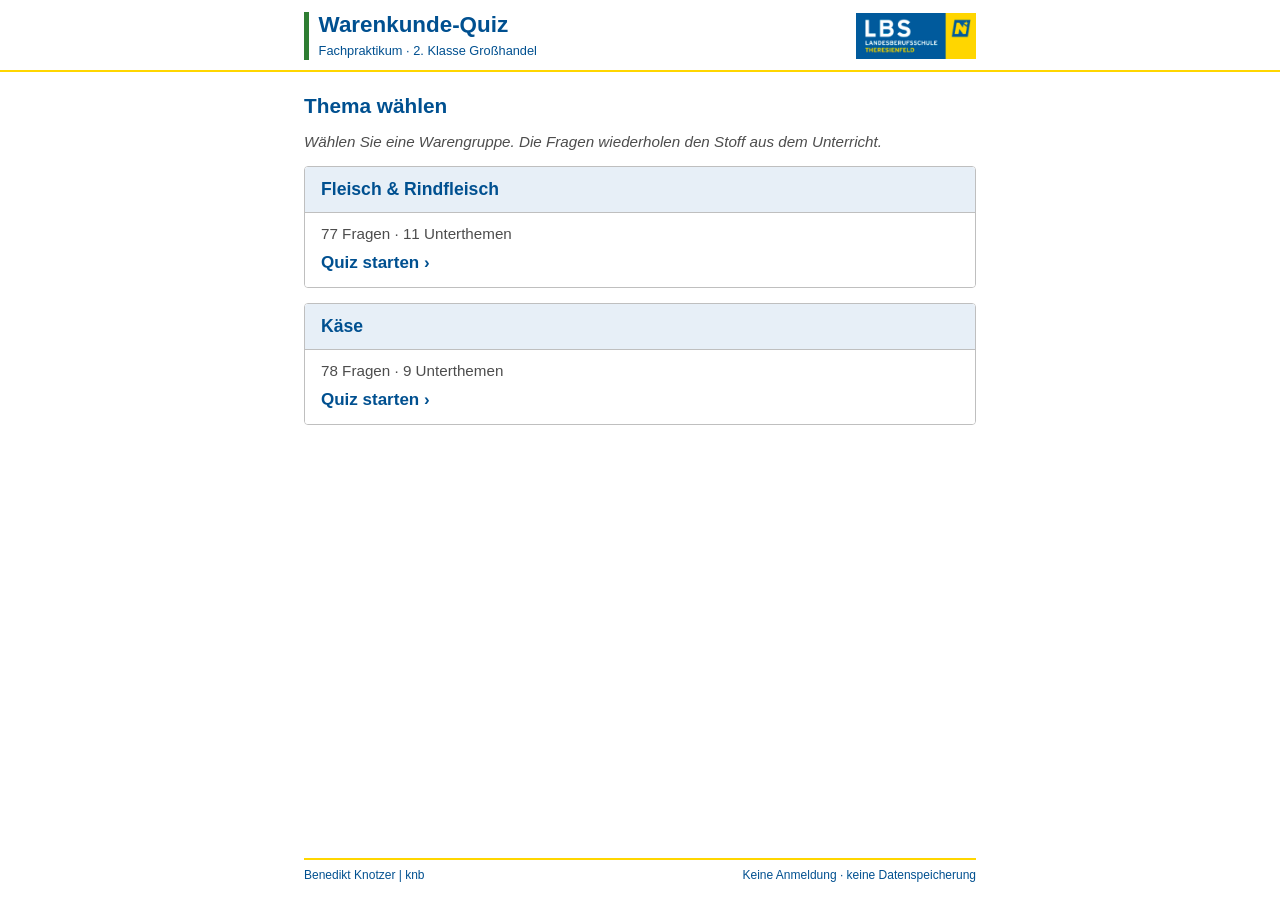
==== index.html @ 00ce049f "Bestandsaufnahme, Lese-Skript, aktuelles Layout und Klassen-Zuordnung - docs/BESTANDSAUFNAHME.md: Sp" ====
<!DOCTYPE html>
<html lang="de-AT">
<head>
  <meta charset="utf-8">
  <meta name="viewport" content="width=device-width, initial-scale=1">
  <meta name="theme-color" content="#005090">
  <meta name="color-scheme" content="light">
  <meta name="robots" content="noindex">
  <title>Warenkunde-Quiz · LBS Theresienfeld</title>
  <link rel="icon" href="data:,">
  <link rel="stylesheet" href="css/knb-stil.css">
  <link rel="stylesheet" href="css/quiz.css">
</head>
<body>
  <header class="knb-kopf">
    <div class="knb-kopf-inhalt">
      <div class="knb-kopf-text">
        <h1 class="knb-titel">Warenkunde-Quiz</h1>
        <p class="knb-kopf-fach">Fachpraktikum · 2. Klasse Großhandel</p>
      </div>
      <img class="knb-logo" src="bilder/lbs-logo.png" width="286" height="109"
           alt="Landesberufsschule Theresienfeld">
    </div>
  </header>

  <main id="inhalt" class="knb-inhalt">
    <noscript>
      <div class="meldung">Bitte aktivieren Sie JavaScript, damit das Quiz funktioniert.</div>
    </noscript>

    <!-- Startseite: Themenauswahl -->
    <section id="ansicht-start" class="ansicht" aria-labelledby="start-titel">
      <h2 id="start-titel" class="knb-seitentitel" tabindex="-1">Thema wählen</h2>
      <p class="knb-anleitung">Wählen Sie eine Warengruppe. Die Fragen wiederholen den Stoff aus dem Unterricht.</p>
      <p id="start-lade" class="leise">Fragen werden geladen …</p>
      <div id="start-meldung"></div>
      <div id="themen-liste" class="themen-liste"></div>
    </section>

    <!-- Einstellungen für das gewählte Thema -->
    <section id="ansicht-einstellungen" class="ansicht" aria-labelledby="einst-titel" hidden>
      <button type="button" class="link-knopf" id="einst-zurueck">← Anderes Thema</button>
      <h2 id="einst-titel" class="knb-seitentitel" tabindex="-1"></h2>

      <label class="knb-abschnitt feld-titel" for="einst-unterthema">Unterthema</label>
      <select id="einst-unterthema" class="auswahl"></select>

      <fieldset class="anzahl">
        <legend class="knb-abschnitt feld-titel">Anzahl der Fragen</legend>
        <div class="segment" id="einst-anzahl">
          <label><input type="radio" name="anzahl" value="10" checked><span>10</span></label>
          <label><input type="radio" name="anzahl" value="20"><span>20</span></label>
          <label><input type="radio" name="anzahl" value="alle"><span>Alle</span></label>
        </div>
      </fieldset>

      <p id="einst-info" class="knb-anleitung" aria-live="polite"></p>
      <button type="button" class="knopf haupt" id="einst-start">Quiz starten</button>
    </section>

    <!-- Quiz -->
    <section id="ansicht-quiz" class="ansicht" aria-labelledby="quiz-frage" hidden>
      <div class="quiz-leiste">
        <span id="quiz-fortschritt" class="fortschritt-text"></span>
        <button type="button" class="link-knopf" id="quiz-beenden">Beenden</button>
      </div>
      <div class="balken" role="progressbar" aria-labelledby="quiz-fortschritt" id="quiz-balken-rahmen"
           aria-valuemin="0">
        <div class="balken-fuellung" id="quiz-balken"></div>
      </div>

      <p id="quiz-thema" class="knb-abschnitt quiz-thema"></p>
      <h2 id="quiz-frage" class="frage" tabindex="-1"></h2>
      <p id="quiz-anleitung" class="knb-anleitung"></p>

      <div id="quiz-antworten"></div>

      <div id="quiz-rueckmeldung" class="rueckmeldung" aria-live="polite" hidden></div>
      <button type="button" class="knopf haupt" id="quiz-weiter" hidden>Weiter</button>
    </section>

    <!-- Auswertung -->
    <section id="ansicht-ergebnis" class="ansicht" aria-labelledby="erg-titel" hidden>
      <h2 id="erg-titel" class="knb-seitentitel" tabindex="-1">Auswertung</h2>

      <div class="tabelle punkte">
        <div class="tabelle-kopf">Ergebnis</div>
        <div class="tabelle-inhalt">
          <div id="erg-prozent" class="punkte-zahl"></div>
          <div id="erg-anzahl"></div>
          <div class="punkte-note">Note laut Notenschlüssel: <strong id="erg-note"></strong></div>
          <div id="erg-text" class="punkte-text"></div>
        </div>
      </div>

      <div class="knopf-reihe">
        <button type="button" class="knopf haupt" id="erg-wiederholen">Falsche Fragen wiederholen</button>
        <button type="button" class="knopf" id="erg-neu">Neues Quiz</button>
      </div>

      <div id="erg-falsch-bereich">
        <h3 class="knb-abschnitt">Falsch beantwortet – so ist es richtig</h3>
        <ol id="erg-falsch-liste" class="falsch-liste"></ol>
      </div>
    </section>
  </main>

  <footer class="knb-fuss">
    <div class="knb-fuss-inhalt">
      <p>Benedikt Knotzer | knb</p>
      <p>Keine Anmeldung · keine Datenspeicherung</p>
    </div>
  </footer>

  <script src="js/csv.js"></script>
  <script src="js/app.js"></script>
</body>
</html>
---- css/knb-stil.css ----
/*
 * Grundstil für alle Unterrichtstools – nach dem aktuellen Dokumentstil von Benedikt Knotzer (knb),
 * LBS Theresienfeld (Quelle: VFW_Claude/Markenkit und lbs-lehrer-plugin/skills/dokument-stil):
 *   - Schrift Aptos (Fallback Calibri, Arial)
 *   - Titel und Überschriften fett in Logo-Blau #005090, Fließtext schwarz
 *   - gelbe Akzentlinien #FFD600 in Kopf und Fuß, LBS-Logo rechts
 *   - Dokumenttyp-Marker: farbiger Balken links vom Titel
 *   - Tabellenkopf fett blau auf Hellblau #E7EFF7, Rahmen grau #BFBFBF
 *   - Antwortflächen grau gestrichelt auf #FAFAFA, Callouts Tipp / Merke / Hinweis
 *   - Fußzeile „Benedikt Knotzer | knb“ in Blau
 * Für neue Tools diese Datei einbinden und nur Ergänzungen in einer eigenen CSS-Datei schreiben.
 */

:root {
  /* Primärfarben */
  --knb-blau: #005090;
  --knb-gelb: #ffd600;
  --knb-text: #000000;
  --knb-weiss: #ffffff;

  /* Struktur */
  --knb-blau-hell: #e7eff7;
  --knb-blau-mittel: #b3cbe0;
  --knb-grau: #808080;
  --knb-rahmen: #bfbfbf;
  --knb-zebra: #f0f0f0;
  --knb-antwortflaeche: #fafafa;
  --knb-text-leise: #4d4d4d;

  /* Dokumenttyp-Marker (Balken links vom Titel) */
  --knb-gruen: #2e7d32;
  --knb-rot: #b71c1c;
  --knb-teal: #00796b;
  --knb-lila: #5e35b1;
  --knb-marker: var(--knb-blau);

  /* Callouts */
  --knb-merke: #e65100;
  --knb-merke-hell: #fff4e5;
  --knb-hinweis-hell: #e8f5e9;

  /* Rückmeldung im Quiz (eigene Funktion, nicht Teil des Dokumentstils) */
  --knb-richtig: #1b7a35;
  --knb-richtig-hell: #e6f4ea;
  --knb-falsch: #c0251b;
  --knb-falsch-hell: #fbe9e7;
  --knb-warnung-hell: #fff6d9;
  --knb-warnung: #7a5200;

  --knb-radius: 4px;
  --knb-breite: 42rem;
}

*,
*::before,
*::after {
  box-sizing: border-box;
}

html {
  -webkit-text-size-adjust: 100%;
  text-size-adjust: 100%;
}

body {
  margin: 0;
  min-height: 100vh;
  display: flex;
  flex-direction: column;
  background: var(--knb-weiss);
  color: var(--knb-text);
  /* Aptos ist eine Microsoft-Schrift: am PC mit aktuellem Office vorhanden, sonst Calibri / Arial */
  font-family: Aptos, Calibri, Arial, "Helvetica Neue", Helvetica, sans-serif;
  font-size: 1.0625rem;
  line-height: 1.5;
  /* lange Fachwörter wie „Rindfleischkennzeichnungssystem“ umbrechen */
  overflow-wrap: break-word;
  -webkit-hyphens: auto;
  hyphens: auto;
}

button,
select,
input {
  font: inherit;
  color: inherit;
}

button {
  cursor: pointer;
  -webkit-tap-highlight-color: transparent;
}

[hidden] {
  display: none !important;
}

:focus-visible {
  outline: 3px solid var(--knb-blau);
  outline-offset: 2px;
}

/* ---------- Kopf: Titel links mit Marker, Klasse darunter, LBS-Logo rechts, gelbe Linie ---------- */

.knb-kopf {
  border-bottom: 2px solid var(--knb-gelb);
  padding: 0.75rem 1rem 0.6rem;
}

.knb-kopf-inhalt {
  max-width: var(--knb-breite);
  margin: 0 auto;
  display: flex;
  align-items: center;
  justify-content: space-between;
  gap: 0.75rem;
}

.knb-kopf-text {
  min-width: 0;
  border-left: 5px solid var(--knb-marker);
  padding-left: 0.6rem;
}

.knb-titel {
  margin: 0;
  font-size: 1.4rem;
  line-height: 1.2;
  font-weight: 700;
  color: var(--knb-blau);
}

/* Kopfzeile sekundär: Fach und Klasse unter dem Titel */
.knb-kopf-fach {
  margin: 0.15rem 0 0;
  font-size: 0.8rem;
  color: var(--knb-blau);
}

.knb-logo {
  flex: none;
  display: block;
  width: 7.5rem;
  height: auto;
}

/* ---------- Inhalt ---------- */

.knb-inhalt {
  flex: 1;
  width: 100%;
  max-width: calc(var(--knb-breite) + 2rem);
  margin: 0 auto;
  padding: 1rem 1rem 2rem;
}

/* Seitentitel im Format „Typ: Thema“ (z. B. „Quiz: Käse“) */
.knb-seitentitel {
  font-size: 1.3rem;
  line-height: 1.3;
  font-weight: 700;
  color: var(--knb-blau);
  margin: 0.25rem 0 0.75rem;
}

/* Abschnittsüberschrift */
.knb-abschnitt {
  font-size: 1.05rem;
  font-weight: 700;
  color: var(--knb-blau);
  margin: 1.25rem 0 0.4rem;
}

.knb-seitentitel:focus,
.knb-abschnitt:focus {
  outline: none;
}

/* Aufgaben-Tag wie „AUFGABE 1“: klein, fett, grau, Großbuchstaben */
.knb-tag {
  display: block;
  font-size: 0.75rem;
  font-weight: 700;
  letter-spacing: 0.04em;
  text-transform: uppercase;
  color: var(--knb-grau);
}

/* Anleitung kursiv */
.knb-anleitung {
  font-style: italic;
  color: var(--knb-text-leise);
  font-size: 0.95rem;
  margin: 0.25rem 0 0.75rem;
}

/* graue Antwortlinie (für Felder im Fließtext) */
.knb-linie {
  border-bottom: 1px solid var(--knb-grau);
}

/* Antwortfläche wie auf den Arbeitsblättern */
.knb-antwortbox {
  border: 1px dashed var(--knb-rahmen);
  border-radius: var(--knb-radius);
  background: var(--knb-antwortflaeche);
  padding: 0.6rem 0.8rem;
}

/* ---------- Tabelle: Kopf fett blau auf Hellblau, Rahmen grau ---------- */

.tabelle {
  border: 1px solid var(--knb-rahmen);
  border-radius: var(--knb-radius);
  overflow: hidden;
  background: var(--knb-weiss);
}

.tabelle-kopf {
  background: var(--knb-blau-hell);
  color: var(--knb-blau);
  font-weight: 700;
  padding: 0.5rem 0.9rem;
  border-bottom: 1px solid var(--knb-rahmen);
}

.tabelle-inhalt {
  padding: 0.75rem 0.9rem;
}

/* ---------- Callouts (Infokästen) ---------- */

.knb-tipp,
.knb-merke,
.knb-hinweis {
  border: 1px solid;
  border-left-width: 5px;
  border-radius: var(--knb-radius);
  padding: 0.7rem 0.9rem;
  margin: 0.75rem 0;
}

.knb-tipp {
  border-color: var(--knb-blau);
  background: var(--knb-blau-hell);
}

.knb-merke {
  border-color: var(--knb-merke);
  background: var(--knb-merke-hell);
}

.knb-hinweis {
  border-color: var(--knb-gruen);
  background: var(--knb-hinweis-hell);
}

/* ---------- Knöpfe ---------- */

.knopf {
  display: block;
  width: 100%;
  min-height: 3.25rem;
  padding: 0.75rem 1rem;
  border: 2px solid var(--knb-blau);
  border-radius: var(--knb-radius);
  background: var(--knb-weiss);
  color: var(--knb-blau);
  font-weight: 700;
  text-align: center;
}

.knopf.haupt {
  background: var(--knb-blau);
  color: var(--knb-weiss);
}

.knopf:disabled {
  opacity: 0.4;
  cursor: default;
}

.link-knopf {
  background: none;
  border: none;
  padding: 0.5rem 0;
  min-height: 2.75rem;
  color: var(--knb-blau);
  font-weight: 700;
  font-size: 0.95rem;
}

/* ---------- Meldungen ---------- */

.meldung {
  border: 1px solid var(--knb-falsch);
  border-left-width: 6px;
  border-radius: var(--knb-radius);
  background: var(--knb-falsch-hell);
  padding: 0.9rem 1rem;
  margin-bottom: 1rem;
}

.meldung h3 {
  margin: 0 0 0.5rem;
  font-size: 1.05rem;
  color: var(--knb-falsch);
}

.meldung p {
  margin: 0.5rem 0 0;
}

.meldung code {
  font-size: 0.9em;
  background: var(--knb-weiss);
  padding: 0.1em 0.35em;
  border-radius: 3px;
  word-break: break-all;
}

/* ---------- Fußzeile: gelbe Linie, „Benedikt Knotzer | knb“ in Blau ---------- */

.knb-fuss {
  padding: 0 1rem 1rem;
}

.knb-fuss-inhalt {
  max-width: var(--knb-breite);
  margin: 0 auto;
  border-top: 2px solid var(--knb-gelb);
  padding-top: 0.4rem;
  display: flex;
  flex-wrap: wrap;
  justify-content: space-between;
  gap: 0.25rem 1rem;
  font-size: 0.75rem;
  color: var(--knb-blau);
}

.knb-fuss-inhalt > * {
  margin: 0;
}
---- css/quiz.css ----
/* Warenkunde-Quiz – Ergänzungen zum Grundstil (knb-stil.css) */

/* Das Quiz zählt zum aktiven Arbeiten: grüner Dokumenttyp-Marker wie beim Arbeitsblatt */
:root {
  --knb-marker: var(--knb-gruen);
}

.leise {
  color: var(--knb-text-leise);
  font-size: 0.95rem;
}

/* Grid-/Flex-Kinder dürfen schmäler werden als ihr längstes Wort –
   sonst sprengt ein langes Fachwort auf schmalen Handys die Breite */
.themen-liste > *,
.antworten > *,
.feld-liste > *,
.vorrat > *,
.knopf-reihe > *,
.falsch-liste > *,
.segment > *,
.thema-knopf > * {
  min-width: 0;
}

/* ---------- Startseite ---------- */

.themen-liste {
  display: grid;
  gap: 0.9rem;
}

.thema-karte {
  border: 1px solid var(--knb-rahmen);
  border-radius: var(--knb-radius);
  overflow: hidden;
}

.thema-knopf {
  display: grid;
  width: 100%;
  padding: 0;
  border: none;
  background: var(--knb-weiss);
  text-align: left;
}

.thema-knopf:disabled {
  cursor: default;
}

/* Themenname wie ein Tabellenkopf: fett blau auf Hellblau */
.thema-name {
  background: var(--knb-blau-hell);
  color: var(--knb-blau);
  border-bottom: 1px solid var(--knb-rahmen);
  font-weight: 700;
  font-size: 1.1rem;
  padding: 0.6rem 1rem;
}

.thema-knopf:disabled .thema-name {
  background: var(--knb-zebra);
  color: var(--knb-grau);
}

@media (hover: hover) {
  .thema-karte:has(.thema-knopf:not(:disabled):hover) {
    border-color: var(--knb-blau);
  }
}

.thema-anzahl {
  padding: 0.6rem 1rem 0;
  color: var(--knb-text-leise);
  font-size: 0.95rem;
}

.thema-los {
  padding: 0.25rem 1rem 0.75rem;
  color: var(--knb-blau);
  font-weight: 700;
}

@media (hover: hover) {
  .thema-knopf:not(:disabled):hover .thema-los {
    text-decoration: underline;
  }
}

.thema-karte details {
  border-top: 1px solid var(--knb-blau-mittel);
  padding: 0.4rem 1rem 0.7rem;
  font-size: 0.9rem;
  background: var(--knb-warnung-hell);
}

.thema-karte details.schwer {
  background: var(--knb-falsch-hell);
}

.thema-karte summary {
  cursor: pointer;
  font-weight: 700;
  color: var(--knb-warnung);
  padding: 0.25rem 0;
}

.thema-karte details.schwer summary {
  color: var(--knb-falsch);
}

.thema-karte details ul {
  margin: 0.5rem 0 0;
  padding-left: 1.2rem;
}

.thema-karte details li + li {
  margin-top: 0.4rem;
}

/* ---------- Einstellungen ---------- */

.feld-titel {
  display: block;
  padding: 0;
}

.auswahl {
  width: 100%;
  min-height: 3.25rem;
  padding: 0.5rem 0.75rem;
  border: 1px solid var(--knb-blau);
  border-radius: var(--knb-radius);
  background: var(--knb-weiss);
}

.anzahl {
  border: none;
  margin: 0;
  padding: 0;
}

.segment {
  display: grid;
  grid-template-columns: repeat(3, 1fr);
  gap: 0.5rem;
}

.segment label {
  position: relative;
}

.segment input {
  position: absolute;
  opacity: 0;
  inset: 0;
  margin: 0;
}

.segment span {
  display: flex;
  align-items: center;
  justify-content: center;
  min-height: 3.25rem;
  border: 1px solid var(--knb-blau);
  border-radius: var(--knb-radius);
  background: var(--knb-weiss);
  color: var(--knb-blau);
  font-weight: 700;
  cursor: pointer;
}

.segment input:checked + span {
  background: var(--knb-blau);
  color: var(--knb-weiss);
}

.segment input:focus-visible + span {
  outline: 3px solid var(--knb-blau);
  outline-offset: 2px;
}

#einst-info {
  margin: 1rem 0;
}

/* ---------- Quiz ---------- */

.quiz-leiste {
  display: flex;
  justify-content: space-between;
  align-items: center;
}

.fortschritt-text {
  font-weight: 700;
  color: var(--knb-blau);
}

.balken {
  height: 0.4rem;
  background: var(--knb-blau-hell);
  border: 1px solid var(--knb-blau-mittel);
  border-radius: 999px;
  overflow: hidden;
}

.balken-fuellung {
  height: 100%;
  width: 0;
  background: var(--knb-blau);
  transition: width 0.3s ease;
}

.quiz-thema {
  margin: 1.1rem 0 0.2rem;
  font-size: 0.9rem;
}

.frage {
  font-size: 1.2rem;
  line-height: 1.4;
  font-weight: 700;
  margin: 0;
}

.frage:focus {
  outline: none;
}

.antworten {
  display: grid;
  gap: 0.6rem;
}

.antwort {
  display: flex;
  align-items: center;
  gap: 0.8rem;
  width: 100%;
  min-height: 3.5rem;
  padding: 0.55rem 0.8rem 0.55rem 0.55rem;
  border: 1px solid var(--knb-blau);
  border-radius: var(--knb-radius);
  background: var(--knb-weiss);
  text-align: left;
  line-height: 1.35;
}

.antwort-text {
  min-width: 0;
}

/* Buchstabe wie ein kleiner blauer Tabellenkopf */
.antwort .zeichen {
  flex: none;
  display: flex;
  align-items: center;
  justify-content: center;
  width: 2rem;
  height: 2rem;
  border-radius: 3px;
  background: var(--knb-blau);
  color: var(--knb-weiss);
  font-weight: 700;
}

.antwort:not(:disabled):active {
  background: var(--knb-blau-hell);
}

@media (hover: hover) {
  .antwort:not(:disabled):hover {
    background: var(--knb-blau-hell);
  }
}

.antwort:disabled {
  cursor: default;
  color: var(--knb-text);
}

.antwort.ist-richtig {
  border: 2px solid var(--knb-richtig);
  background: var(--knb-richtig-hell);
}

.antwort.ist-richtig .zeichen {
  background: var(--knb-richtig);
}

.antwort.ist-falsch {
  border: 2px solid var(--knb-falsch);
  background: var(--knb-falsch-hell);
}

.antwort.ist-falsch .zeichen {
  background: var(--knb-falsch);
}

.antwort.gedimmt {
  opacity: 0.5;
}

.antworten.rf {
  grid-template-columns: 1fr 1fr;
}

.antworten.rf .antwort {
  justify-content: center;
  font-weight: 700;
  min-height: 4rem;
}

/* ---------- Felder für Zuordnen, Reihenfolge, Lückentext ---------- */

.feld-liste {
  display: grid;
  gap: 0.55rem;
  margin: 0;
  padding: 0;
  list-style: none;
}

.feld-karte {
  border: 1px solid var(--knb-blau-mittel);
  border-radius: var(--knb-radius);
  padding: 0.5rem 0.8rem 0.6rem;
}

.feld-karte.aktiv {
  border-color: var(--knb-blau);
  box-shadow: 0 0 0 1px var(--knb-blau);
}

.feld-karte.ist-richtig {
  border-color: var(--knb-richtig);
  background: var(--knb-richtig-hell);
}

.feld-karte.ist-falsch {
  border-color: var(--knb-falsch);
  background: var(--knb-falsch-hell);
}

.feld-titel {
  font-weight: 700;
  color: var(--knb-blau);
}

.rh-karte {
  display: grid;
  grid-template-columns: auto 1fr;
  align-items: center;
  column-gap: 0.7rem;
}

.rh-karte .korrektur {
  grid-column: 2;
}

.rh-nr {
  display: flex;
  align-items: center;
  justify-content: center;
  width: 2rem;
  height: 2rem;
  border-radius: 3px;
  background: var(--knb-blau);
  color: var(--knb-weiss);
  font-weight: 700;
}

/* Ein leeres Feld sieht aus wie eine graue Antwortlinie */
.feld {
  display: block;
  width: 100%;
  min-height: 2.6rem;
  padding: 0.35rem 0.1rem;
  border: none;
  border-bottom: 1px solid var(--knb-grau);
  background: none;
  text-align: left;
  line-height: 1.35;
  min-width: 0;
}

button.feld.leer {
  color: var(--knb-grau);
  font-style: italic;
}

button.feld.aktiv {
  border-bottom: 2px solid var(--knb-blau);
  color: var(--knb-blau);
  background: var(--knb-blau-hell);
}

button.feld.belegt {
  font-weight: 700;
}

.feld-karte .feld .zeichen {
  font-weight: 700;
  margin-right: 0.4rem;
}

.feld-karte.ist-richtig .zeichen,
.luecke.ist-richtig .zeichen {
  color: var(--knb-richtig);
}

.feld-karte.ist-falsch .zeichen,
.luecke.ist-falsch .zeichen {
  color: var(--knb-falsch);
}

.feld-karte.ist-richtig .feld,
.feld-karte.ist-falsch .feld {
  border-bottom: none;
  min-height: 0;
}

.korrektur {
  margin-top: 0.3rem;
  color: var(--knb-richtig);
  font-weight: 700;
  font-size: 0.95rem;
}

/* Lückentext: Lücken stehen im Fließtext */
.lt-text {
  font-size: 1.1rem;
  line-height: 2.4;
  margin: 0;
  padding: 0.25rem 0.9rem 0.5rem;
  border: 1px solid var(--knb-blau-mittel);
  border-radius: var(--knb-radius);
}

.feld.luecke {
  display: inline;
  width: auto;
  min-height: 0;
  padding: 0.2rem 0.4rem;
  margin: 0 0.1rem;
  font-size: inherit;
  line-height: 1.6;
  -webkit-box-decoration-break: clone;
  box-decoration-break: clone;
}

button.feld.luecke.leer {
  display: inline-block;
  min-width: 6.5rem;
}

span.feld.luecke {
  border-bottom: none;
  border-radius: 3px;
  font-weight: 700;
}

span.feld.luecke.ist-richtig {
  background: var(--knb-richtig-hell);
  color: var(--knb-richtig);
}

span.feld.luecke.ist-falsch {
  background: var(--knb-falsch-hell);
  color: var(--knb-falsch);
}

span.feld.luecke.ist-falsch strong {
  color: var(--knb-richtig);
}

/* Vorrat an Antworten / Wörtern / Schritten */
.vorrat-titel {
  font-weight: 700;
  color: var(--knb-blau);
  margin: 1.1rem 0 0.45rem;
}

.vorrat {
  display: grid;
  gap: 0.5rem;
}

.vorrat .antwort {
  min-height: 3rem;
  border-style: dashed;
}

.vorrat .antwort .zeichen {
  width: 1.6rem;
  height: 1.6rem;
  background: var(--knb-blau-hell);
  color: var(--knb-blau);
}

#tipp-pruefen {
  margin-top: 1.1rem;
}

/* ---------- Rückmeldung ---------- */

.rueckmeldung {
  margin: 1.1rem 0 1rem;
  padding: 0.8rem 1rem;
  border: 1px solid;
  border-left-width: 6px;
  border-radius: var(--knb-radius);
}

.rueckmeldung.gut {
  border-color: var(--knb-richtig);
  background: var(--knb-richtig-hell);
}

.rueckmeldung.schlecht {
  border-color: var(--knb-falsch);
  background: var(--knb-falsch-hell);
}

.rueckmeldung strong {
  display: block;
  font-size: 1.1rem;
}

.rueckmeldung.gut strong {
  color: var(--knb-richtig);
}

.rueckmeldung.schlecht strong {
  color: var(--knb-falsch);
}

.rueckmeldung p {
  margin: 0.3rem 0 0;
}

/* ---------- Auswertung ---------- */

.punkte .tabelle-inhalt {
  text-align: center;
  padding: 1rem;
}

.punkte-zahl {
  font-size: 3.2rem;
  font-weight: 700;
  line-height: 1.1;
  color: var(--knb-blau);
}

.punkte-note {
  margin-top: 0.5rem;
}

.punkte-text {
  margin-top: 0.4rem;
  font-style: italic;
  color: var(--knb-text-leise);
}

.knopf-reihe {
  display: grid;
  gap: 0.7rem;
  margin-top: 1.1rem;
}

.falsch-liste {
  margin: 0;
  padding: 0;
  list-style: none;
  display: grid;
  gap: 0.8rem;
}

.falsch-frage {
  font-weight: 700;
  margin: 0 0 0.5rem;
}

.zeile-ihre,
.zeile-richtig {
  margin: 0.25rem 0 0;
  font-size: 0.95rem;
}

.zeile-ihre,
.paar-falsch {
  color: var(--knb-falsch);
}

.zeile-richtig,
.paar-richtig {
  color: var(--knb-richtig);
  font-weight: 700;
}

.lt-loesung {
  font-weight: 400;
  color: var(--knb-text);
}

.lt-loesung strong {
  color: var(--knb-richtig);
}

.falsch-liste ul,
.falsch-liste ol {
  margin: 0.3rem 0 0;
  padding-left: 1.3rem;
  font-size: 0.95rem;
}

.falsch-liste li li + li {
  margin-top: 0.3rem;
}
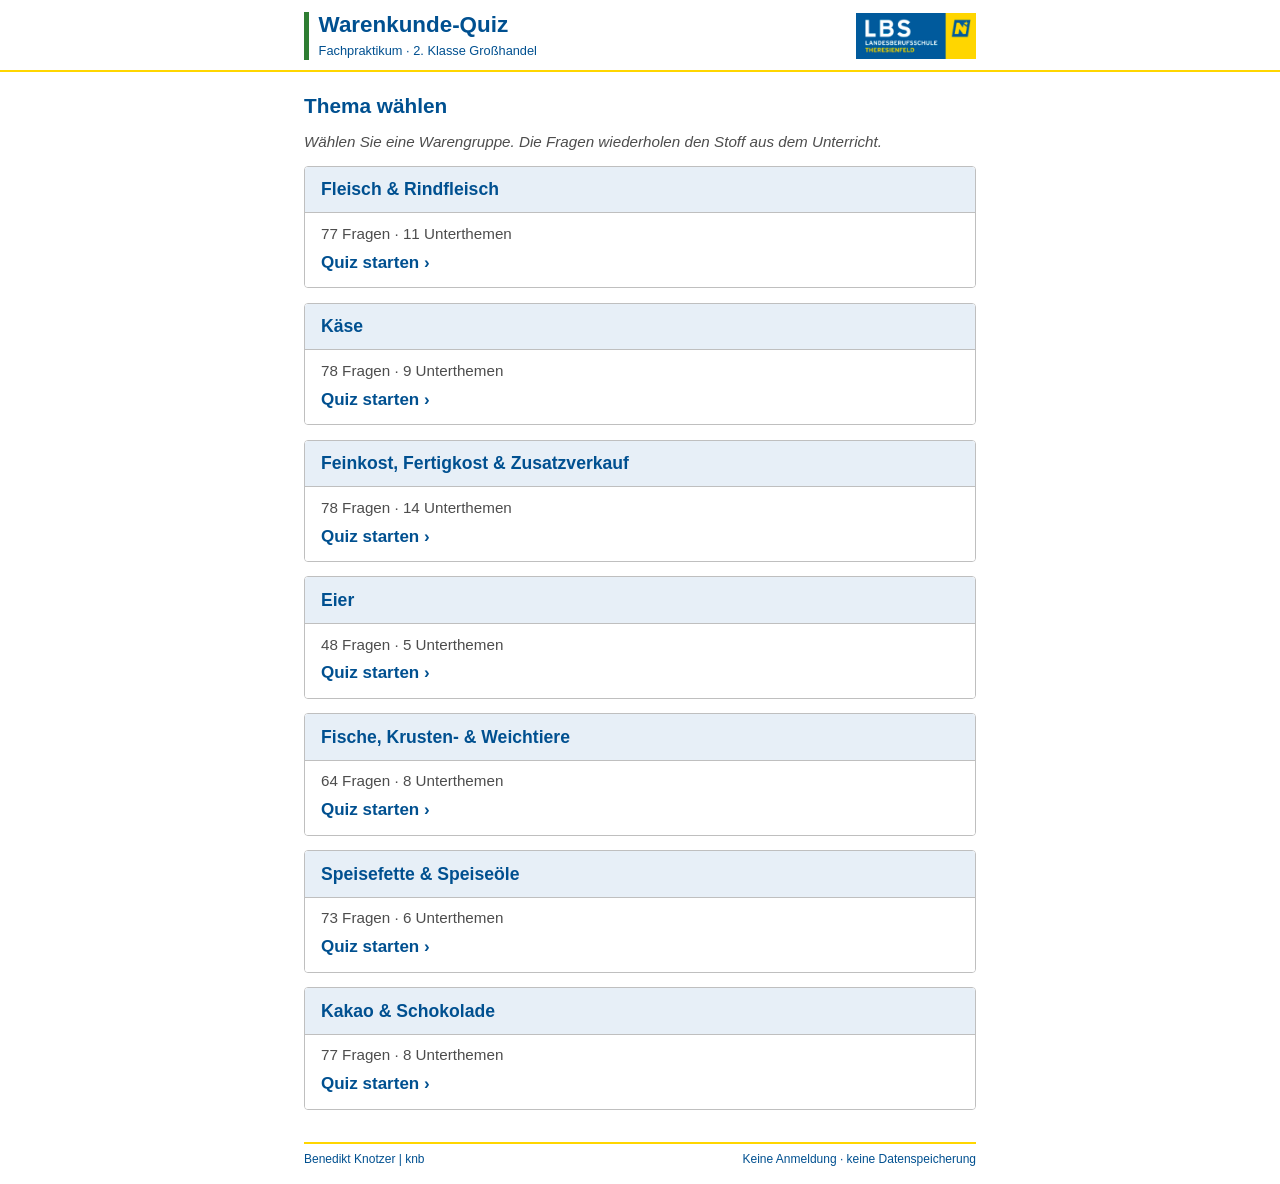
==== commit 1176da89: "Mehrfachauswahl, Berichtigung bei Richtig/Falsch, LBS-Notenschlüssel, QR-Zugangsblatt - Neuer Fraget" ====
--- a/index.html
+++ b/index.html
@@ -93,6 +93,12 @@
         </div>
       </div>
 
+      <table class="notenschluessel">
+        <caption>Notenschlüssel der LBS Theresienfeld (wie bei der Schularbeit)</caption>
+        <thead><tr><th scope="col">Prozent</th><th scope="col">Note</th></tr></thead>
+        <tbody id="erg-schluessel"></tbody>
+      </table>
+
       <div class="knopf-reihe">
         <button type="button" class="knopf haupt" id="erg-wiederholen">Falsche Fragen wiederholen</button>
         <button type="button" class="knopf" id="erg-neu">Neues Quiz</button>
--- a/css/quiz.css
+++ b/css/quiz.css
@@ -620,3 +620,75 @@
 .falsch-liste li li + li {
   margin-top: 0.3rem;
 }
+
+/* ---------- Mehrfachauswahl (MM) ---------- */
+
+.antwort.gewaehlt {
+  border: 2px solid var(--knb-blau);
+  background: var(--knb-blau-hell);
+}
+
+.antwort.gewaehlt .zeichen {
+  background: var(--knb-blau);
+}
+
+/* richtige Antwort, die nicht angetippt wurde */
+.antwort.fehlend {
+  border-style: dashed;
+}
+
+.fehlend-hinweis {
+  font-style: italic;
+  color: var(--knb-richtig);
+}
+
+#mm-pruefen {
+  margin-top: 1.1rem;
+}
+
+/* ---------- Erklärung nach dem Beantworten ---------- */
+
+.rueckmeldung p.erklaerung,
+.falsch-liste .erklaerung {
+  margin-top: 0.5rem;
+  padding-top: 0.5rem;
+  border-top: 1px solid var(--knb-rahmen);
+  color: var(--knb-text);
+}
+
+.falsch-liste .erklaerung {
+  font-size: 0.95rem;
+}
+
+/* ---------- Notenschlüssel ---------- */
+
+.notenschluessel {
+  width: 100%;
+  margin-top: 1.1rem;
+  border-collapse: collapse;
+  font-size: 0.95rem;
+}
+
+.notenschluessel caption {
+  text-align: left;
+  font-weight: 700;
+  color: var(--knb-blau);
+  margin-bottom: 0.4rem;
+}
+
+.notenschluessel th,
+.notenschluessel td {
+  border: 1px solid var(--knb-rahmen);
+  padding: 0.35rem 0.6rem;
+  text-align: left;
+}
+
+.notenschluessel th {
+  background: var(--knb-blau-hell);
+  color: var(--knb-blau);
+}
+
+.notenschluessel tr.erreicht td {
+  background: var(--knb-gelb);
+  font-weight: 700;
+}
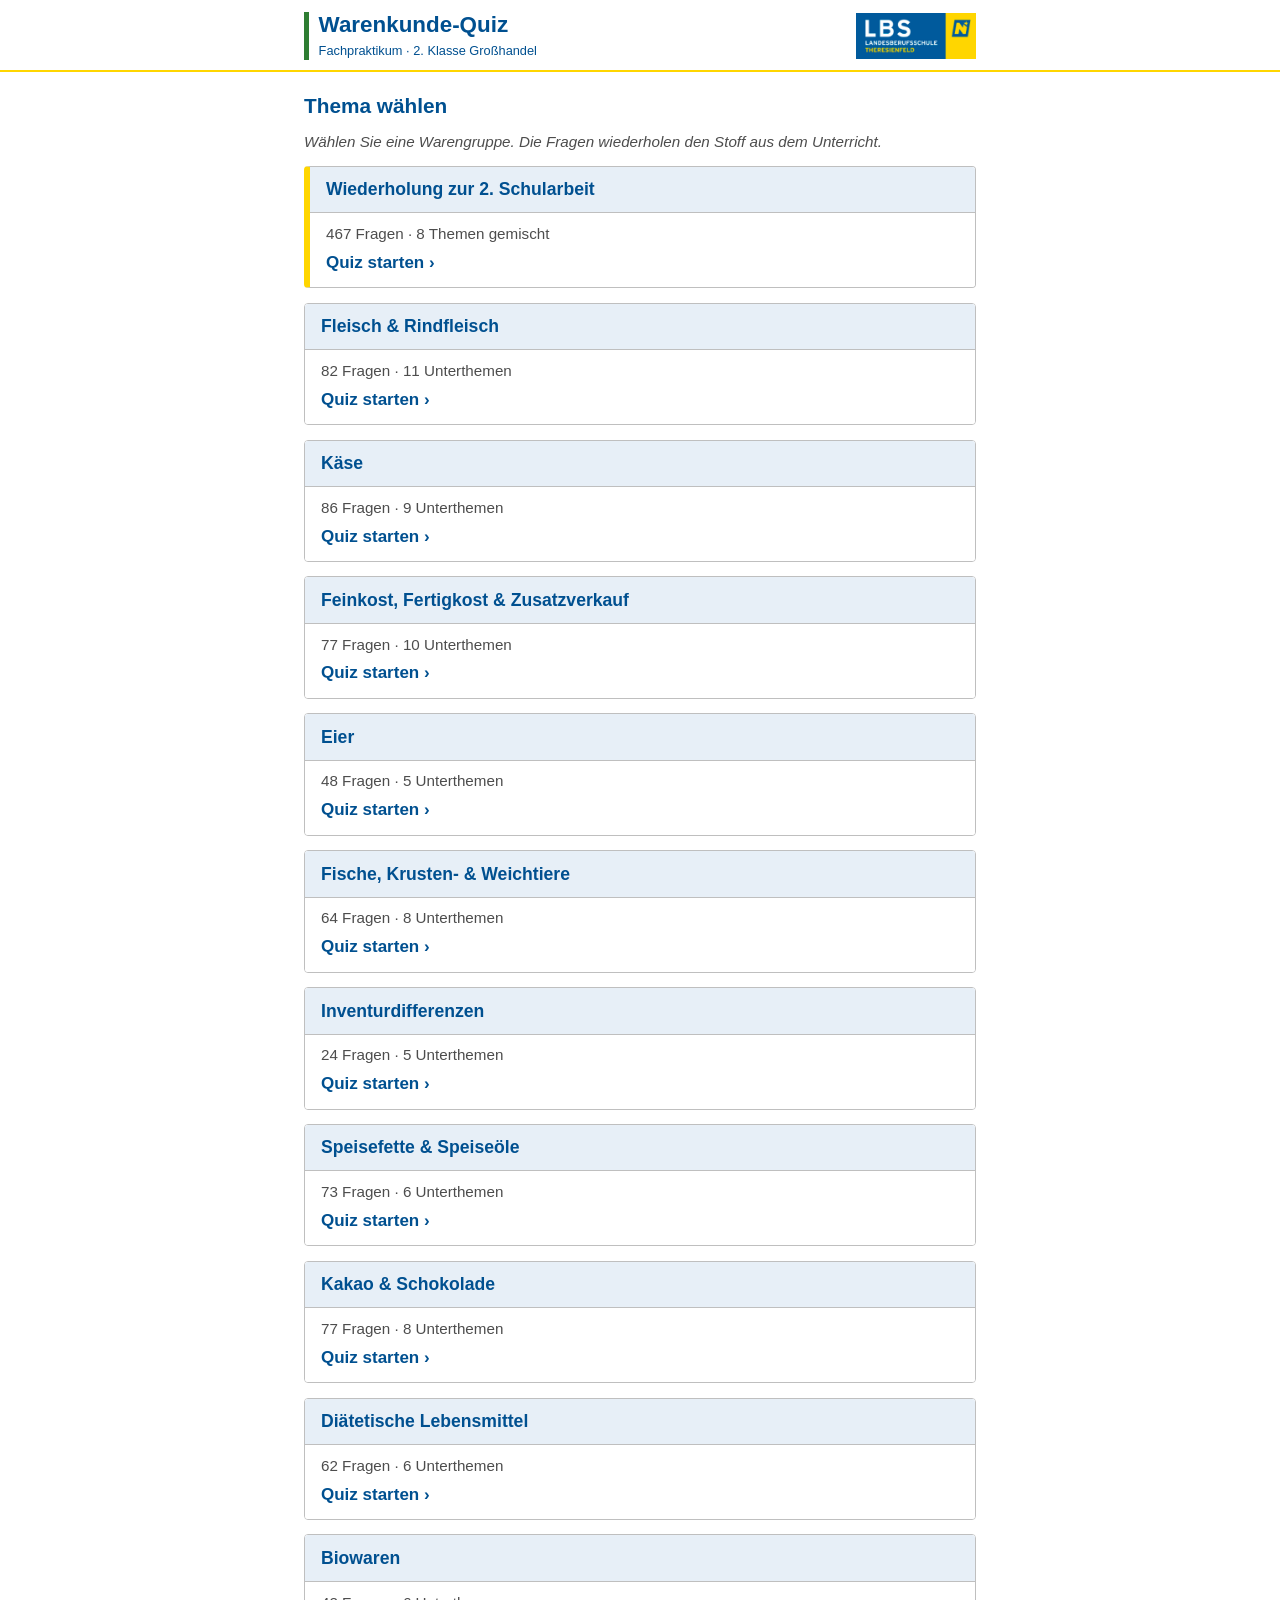
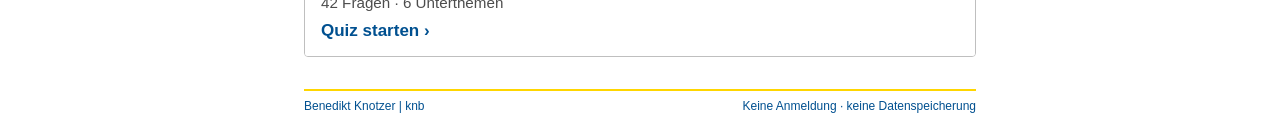
==== commit b3f161e6: "Versionsnummer an CSS und JS, damit Handys nach Änderungen sofort die neue Fassung laden Co-Authored" ====
--- a/index.html
+++ b/index.html
@@ -8,8 +8,8 @@
   <meta name="robots" content="noindex">
   <title>Warenkunde-Quiz · LBS Theresienfeld</title>
   <link rel="icon" href="data:,">
-  <link rel="stylesheet" href="css/knb-stil.css">
-  <link rel="stylesheet" href="css/quiz.css">
+  <link rel="stylesheet" href="css/knb-stil.css?v=2026-10-15">
+  <link rel="stylesheet" href="css/quiz.css?v=2026-10-15">
 </head>
 <body>
   <header class="knb-kopf">
@@ -118,7 +118,7 @@
     </div>
   </footer>
 
-  <script src="js/csv.js"></script>
-  <script src="js/app.js"></script>
+  <script src="js/csv.js?v=2026-10-15"></script>
+  <script src="js/app.js?v=2026-10-15"></script>
 </body>
 </html>
--- a/css/quiz.css
+++ b/css/quiz.css
@@ -57,6 +57,11 @@
   font-weight: 700;
   font-size: 1.1rem;
   padding: 0.6rem 1rem;
+}
+
+/* Gemischtes Quiz (z. B. Schularbeits-Wiederholung): gelber Akzent wie im Kopf */
+.thema-karte.mischung {
+  border-left: 6px solid var(--knb-gelb);
 }
 
 .thema-knopf:disabled .thema-name {
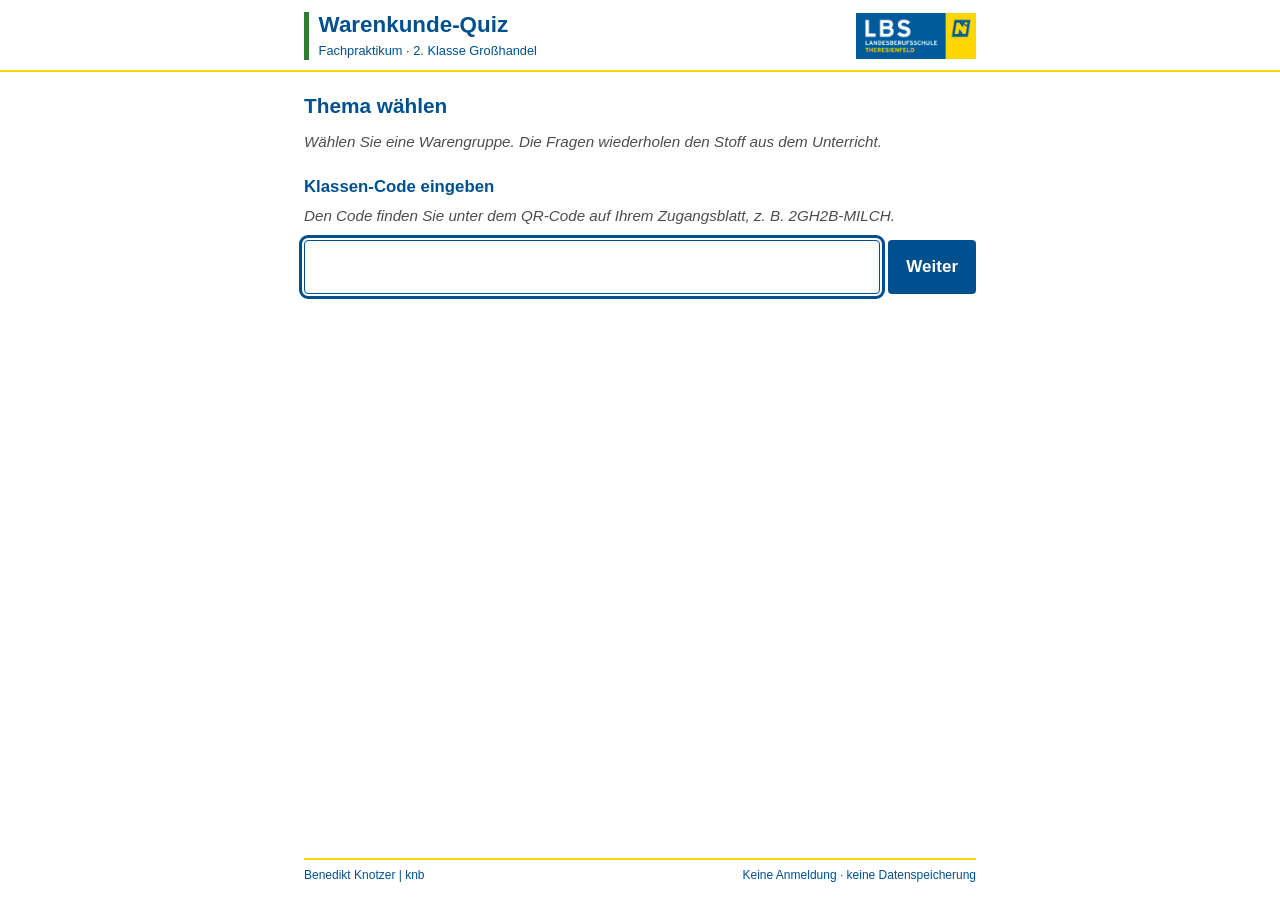
==== commit d9d55ec7: "Karteikarten, Klassenquiz, Einstieg, Unterthemen-Auswertung und Klassen-Codes - Fragetyp OF (offene " ====
--- a/index.html
+++ b/index.html
@@ -8,15 +8,15 @@
   <meta name="robots" content="noindex">
   <title>Warenkunde-Quiz · LBS Theresienfeld</title>
   <link rel="icon" href="data:,">
-  <link rel="stylesheet" href="css/knb-stil.css?v=2026-10-15">
-  <link rel="stylesheet" href="css/quiz.css?v=2026-10-15">
+  <link rel="stylesheet" href="css/knb-stil.css?v=2026-10-24">
+  <link rel="stylesheet" href="css/quiz.css?v=2026-10-24">
 </head>
 <body>
   <header class="knb-kopf">
     <div class="knb-kopf-inhalt">
       <div class="knb-kopf-text">
         <h1 class="knb-titel">Warenkunde-Quiz</h1>
-        <p class="knb-kopf-fach">Fachpraktikum · 2. Klasse Großhandel</p>
+        <p class="knb-kopf-fach" id="kopf-fach">Fachpraktikum · 2. Klasse Großhandel</p>
       </div>
       <img class="knb-logo" src="bilder/lbs-logo.png" width="286" height="109"
            alt="Landesberufsschule Theresienfeld">
@@ -34,6 +34,16 @@
       <p class="knb-anleitung">Wählen Sie eine Warengruppe. Die Fragen wiederholen den Stoff aus dem Unterricht.</p>
       <p id="start-lade" class="leise">Fragen werden geladen …</p>
       <div id="start-meldung"></div>
+      <form id="start-code" class="code-form" hidden>
+        <label class="knb-abschnitt feld-titel" for="code-eingabe">Klassen-Code eingeben</label>
+        <p class="knb-anleitung">Den Code finden Sie unter dem QR-Code auf Ihrem Zugangsblatt, z. B. 2GH2B-MILCH.</p>
+        <p id="code-meldung" class="code-meldung" role="alert" hidden></p>
+        <div class="code-zeile">
+          <input id="code-eingabe" class="auswahl" type="text" autocomplete="off" autocapitalize="characters"
+                 spellcheck="false" required>
+          <button type="submit" class="knopf haupt">Weiter</button>
+        </div>
+      </form>
       <div id="themen-liste" class="themen-liste"></div>
     </section>
 
@@ -42,12 +52,22 @@
       <button type="button" class="link-knopf" id="einst-zurueck">← Anderes Thema</button>
       <h2 id="einst-titel" class="knb-seitentitel" tabindex="-1"></h2>
 
+      <fieldset class="anzahl">
+        <legend class="knb-abschnitt feld-titel">Art</legend>
+        <div class="segment" id="einst-modus">
+          <label><input type="radio" name="modus" value="ueben" checked><span>Quiz</span></label>
+          <label id="modus-karten"><input type="radio" name="modus" value="karten"><span>Karteikarten</span></label>
+          <label id="modus-klasse"><input type="radio" name="modus" value="klasse"><span>Klasse</span></label>
+        </div>
+      </fieldset>
+
       <label class="knb-abschnitt feld-titel" for="einst-unterthema">Unterthema</label>
       <select id="einst-unterthema" class="auswahl"></select>
 
       <fieldset class="anzahl">
         <legend class="knb-abschnitt feld-titel">Anzahl der Fragen</legend>
         <div class="segment" id="einst-anzahl">
+          <label><input type="radio" name="anzahl" value="5"><span>5</span></label>
           <label><input type="radio" name="anzahl" value="10" checked><span>10</span></label>
           <label><input type="radio" name="anzahl" value="20"><span>20</span></label>
           <label><input type="radio" name="anzahl" value="alle"><span>Alle</span></label>
@@ -64,6 +84,10 @@
         <span id="quiz-fortschritt" class="fortschritt-text"></span>
         <button type="button" class="link-knopf" id="quiz-beenden">Beenden</button>
       </div>
+      <div class="klasse-leiste" id="quiz-klasse-leiste" hidden>
+        <span id="quiz-stand" class="klasse-stand"></span>
+        <span id="quiz-uhr" class="klasse-uhr" aria-live="off"></span>
+      </div>
       <div class="balken" role="progressbar" aria-labelledby="quiz-fortschritt" id="quiz-balken-rahmen"
            aria-valuemin="0">
         <div class="balken-fuellung" id="quiz-balken"></div>
@@ -76,6 +100,7 @@
       <div id="quiz-antworten"></div>
 
       <div id="quiz-rueckmeldung" class="rueckmeldung" aria-live="polite" hidden></div>
+      <div id="quiz-aktionen" class="knopf-reihe team-knoepfe" hidden></div>
       <button type="button" class="knopf haupt" id="quiz-weiter" hidden>Weiter</button>
     </section>
 
@@ -88,12 +113,18 @@
         <div class="tabelle-inhalt">
           <div id="erg-prozent" class="punkte-zahl"></div>
           <div id="erg-anzahl"></div>
-          <div class="punkte-note">Note laut Notenschlüssel: <strong id="erg-note"></strong></div>
+          <div class="punkte-note" id="erg-note-zeile">Note laut Notenschlüssel: <strong id="erg-note"></strong></div>
           <div id="erg-text" class="punkte-text"></div>
         </div>
       </div>
 
-      <table class="notenschluessel">
+      <table class="notenschluessel unterthemen" id="erg-unterthemen" hidden>
+        <caption>So lief es in den Unterthemen – das Schwächste zuerst</caption>
+        <thead><tr><th scope="col">Unterthema</th><th scope="col" id="erg-unterthemen-spalte">Richtig</th><th scope="col">%</th></tr></thead>
+        <tbody id="erg-unterthemen-liste"></tbody>
+      </table>
+
+      <table class="notenschluessel" id="erg-schluessel-tabelle">
         <caption>Notenschlüssel der LBS Theresienfeld (wie bei der Schularbeit)</caption>
         <thead><tr><th scope="col">Prozent</th><th scope="col">Note</th></tr></thead>
         <tbody id="erg-schluessel"></tbody>
@@ -105,7 +136,7 @@
       </div>
 
       <div id="erg-falsch-bereich">
-        <h3 class="knb-abschnitt">Falsch beantwortet – so ist es richtig</h3>
+        <h3 class="knb-abschnitt" id="erg-falsch-titel">Falsch beantwortet – so ist es richtig</h3>
         <ol id="erg-falsch-liste" class="falsch-liste"></ol>
       </div>
     </section>
@@ -118,7 +149,7 @@
     </div>
   </footer>
 
-  <script src="js/csv.js?v=2026-10-15"></script>
-  <script src="js/app.js?v=2026-10-15"></script>
+  <script src="js/csv.js?v=2026-10-24"></script>
+  <script src="js/app.js?v=2026-10-24"></script>
 </body>
 </html>
--- a/css/quiz.css
+++ b/css/quiz.css
@@ -148,8 +148,14 @@
 
 .segment {
   display: grid;
-  grid-template-columns: repeat(3, 1fr);
+  grid-auto-flow: column;
+  grid-auto-columns: 1fr;
   gap: 0.5rem;
+}
+
+.segment [hidden],
+.anzahl[hidden] {
+  display: none;
 }
 
 .segment label {
@@ -697,3 +703,160 @@
   background: var(--knb-gelb);
   font-weight: 700;
 }
+
+/* ---------- Klassen-Code auf der Startseite ---------- */
+
+.code-zeile {
+  display: grid;
+  grid-template-columns: 1fr auto;
+  gap: 0.5rem;
+}
+
+.code-zeile > * {
+  min-width: 0;
+}
+
+#code-eingabe {
+  text-transform: uppercase;
+  font-weight: 700;
+  letter-spacing: 0.05em;
+}
+
+.code-meldung {
+  padding: 0.6rem 0.8rem;
+  border-left: 6px solid var(--knb-falsch);
+  background: var(--knb-falsch-hell);
+  color: var(--knb-falsch);
+  font-weight: 700;
+}
+
+/* Einstieg „Alle Themen gemischt“: blauer statt gelber Akzent */
+.thema-karte.gesamt {
+  border-left: 6px solid var(--knb-blau);
+}
+
+/* ---------- Auswertung nach Unterthemen ---------- */
+
+.unterthemen td:nth-child(2),
+.unterthemen td:nth-child(3) {
+  white-space: nowrap;
+}
+
+.unterthemen tr.schwach td {
+  background: var(--knb-falsch-hell);
+  color: var(--knb-falsch);
+  font-weight: 700;
+}
+
+/* ---------- Karteikarten ---------- */
+
+#karte-zeigen {
+  margin-top: 0.4rem;
+}
+
+.karte-loesung {
+  margin-bottom: 1rem;
+}
+
+.karte-loesung .tabelle-inhalt p {
+  margin: 0;
+}
+
+.karte-loesung .tabelle-inhalt p + p {
+  margin-top: 0.5rem;
+}
+
+.antworten.selbst .antwort {
+  font-weight: 700;
+}
+
+.antwort.selbst-gewusst .zeichen { background: var(--knb-richtig); }
+.antwort.selbst-teilweise .zeichen { background: var(--knb-warnung); }
+.antwort.selbst-nicht .zeichen { background: var(--knb-falsch); }
+
+/* ---------- Klassenquiz (Smartboard) ---------- */
+
+.klasse-leiste {
+  display: flex;
+  justify-content: space-between;
+  align-items: center;
+  margin-top: 0.6rem;
+  font-weight: 700;
+  color: var(--knb-blau);
+}
+
+.klasse-uhr {
+  min-width: 4.5rem;
+  padding: 0.2rem 0.6rem;
+  border: 2px solid var(--knb-blau);
+  border-radius: var(--knb-radius);
+  text-align: center;
+  font-variant-numeric: tabular-nums;
+}
+
+.klasse-uhr.abgelaufen {
+  border-color: var(--knb-falsch);
+  background: var(--knb-falsch-hell);
+  color: var(--knb-falsch);
+}
+
+#klasse-aufloesen {
+  margin-top: 1.1rem;
+}
+
+#klasse-aufloesen.dringend {
+  outline: 4px solid var(--knb-gelb);
+  outline-offset: 2px;
+}
+
+.team-knoepfe {
+  grid-template-columns: 1fr 1fr;
+}
+
+body.klassenmodus {
+  --knb-breite: 64rem;
+}
+
+body.klassenmodus .frage {
+  font-size: 2.1rem;
+}
+
+body.klassenmodus .quiz-thema,
+body.klassenmodus .knb-anleitung,
+body.klassenmodus .klasse-leiste {
+  font-size: 1.3rem;
+}
+
+body.klassenmodus .klasse-uhr {
+  font-size: 2rem;
+}
+
+body.klassenmodus .antwort {
+  font-size: 1.6rem;
+  min-height: 5rem;
+}
+
+body.klassenmodus .antwort .zeichen {
+  width: 3.2rem;
+  height: 3.2rem;
+  font-size: 1.8rem;
+}
+
+body.klassenmodus .rueckmeldung {
+  font-size: 1.3rem;
+}
+
+body.klassenmodus .rueckmeldung strong {
+  font-size: 1.6rem;
+}
+
+@media (min-width: 48rem) {
+  body.klassenmodus .antworten.klasse:not(.rf) {
+    grid-template-columns: 1fr 1fr;
+  }
+}
+
+body.klassenmodus .knopf {
+  font-size: 1.35rem;
+  min-height: 3.8rem;
+}
